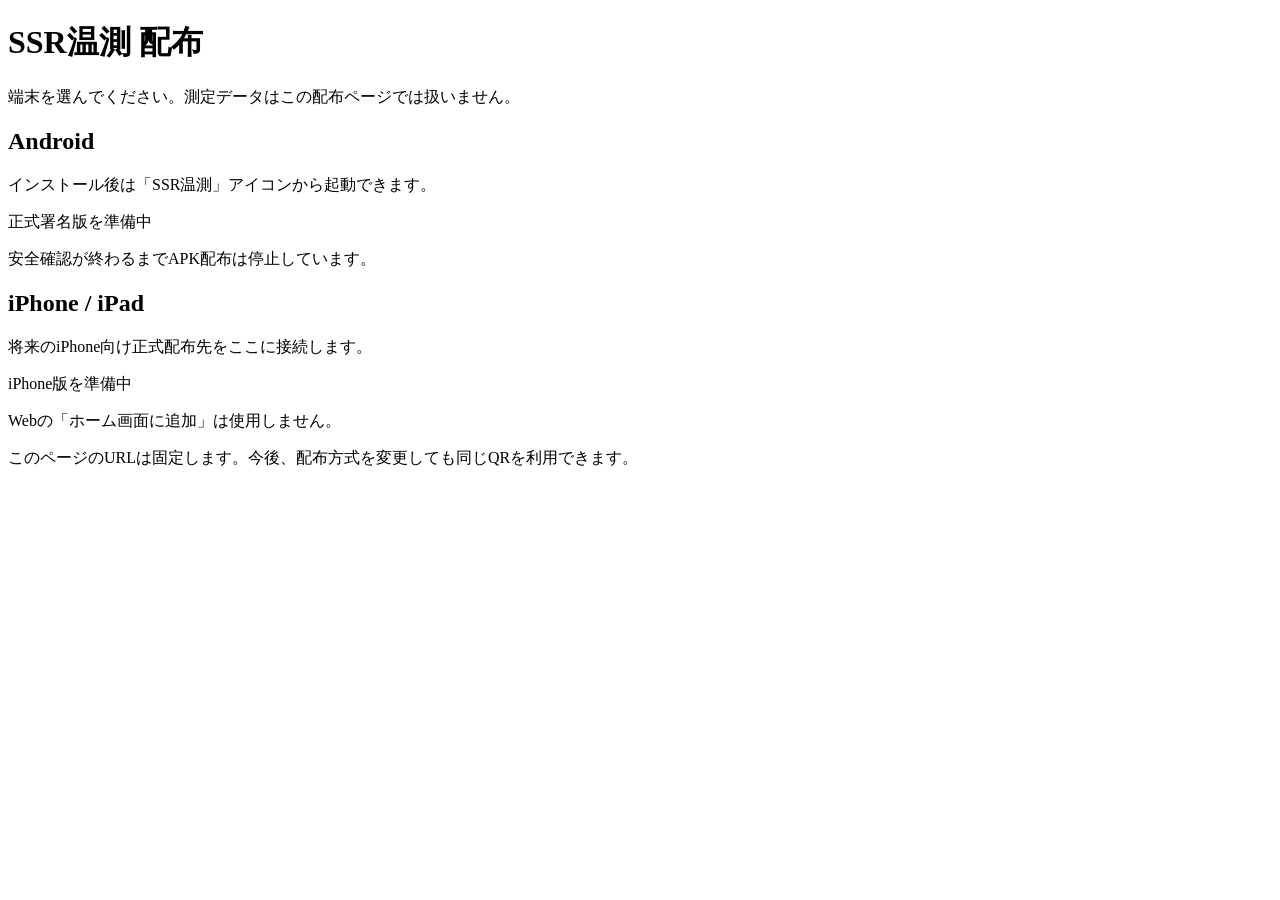
==== install.html @ b61ba60c "Add unified Android and iPhone distribution page" ====
<!doctype html>
<html lang="ja">
<head>
<meta charset="utf-8">
<meta name="viewport" content="width=device-width,initial-scale=1">
<meta name="theme-color" content="#ffffff">
<meta http-equiv="Content-Security-Policy" content="default-src 'self'; style-src 'self'; img-src 'self' data:; object-src 'none'; base-uri 'self'; frame-ancestors 'none'; upgrade-insecure-requests">
<title>SSR温測 配布</title>
<link rel="stylesheet" href="install.css">
</head>
<body>
<main>
  <h1>SSR温測 配布</h1>
  <p class="lead">端末を選んでください。測定データはこの配布ページでは扱いません。</p>

  <section class="platform-card">
    <h2>Android</h2>
    <p>インストール後は「SSR温測」アイコンから起動できます。</p>
    <div class="status hold">正式署名版を準備中</div>
    <p class="note">安全確認が終わるまでAPK配布は停止しています。</p>
  </section>

  <section class="platform-card">
    <h2>iPhone / iPad</h2>
    <p>将来のiPhone向け正式配布先をここに接続します。</p>
    <div class="status hold">iPhone版を準備中</div>
    <p class="note">Webの「ホーム画面に追加」は使用しません。</p>
  </section>

  <p class="footer">このページのURLは固定します。今後、配布方式を変更しても同じQRを利用できます。</p>
</main>
</body>
</html>
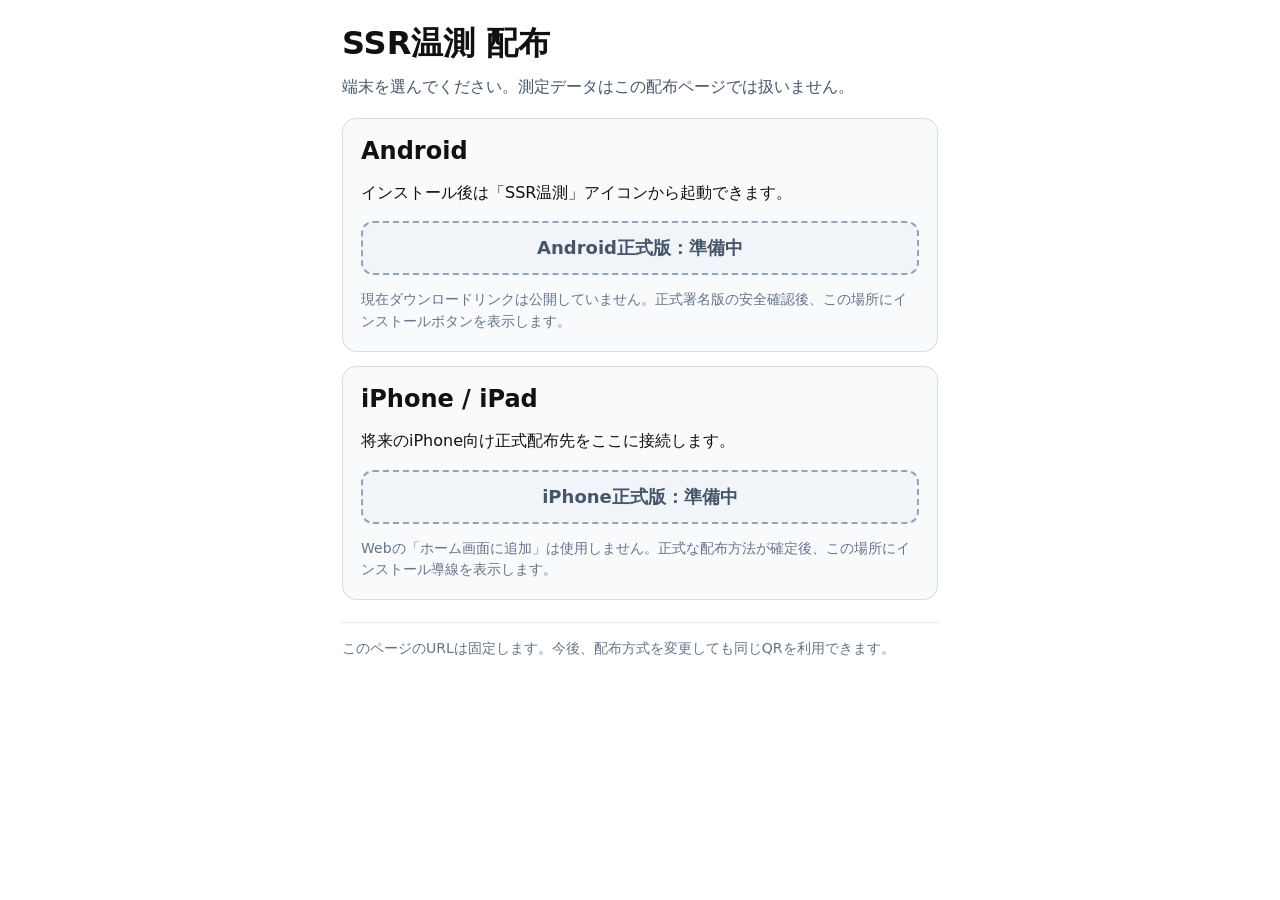
==== commit 1d85b757: "Clarify safe waiting state on unified distribution page" ====
--- a/install.html
+++ b/install.html
@@ -16,15 +16,15 @@
   <section class="platform-card">
     <h2>Android</h2>
     <p>インストール後は「SSR温測」アイコンから起動できます。</p>
-    <div class="status hold">正式署名版を準備中</div>
-    <p class="note">安全確認が終わるまでAPK配布は停止しています。</p>
+    <div class="status hold">Android正式版：準備中</div>
+    <p class="note">現在ダウンロードリンクは公開していません。正式署名版の安全確認後、この場所にインストールボタンを表示します。</p>
   </section>
 
   <section class="platform-card">
     <h2>iPhone / iPad</h2>
     <p>将来のiPhone向け正式配布先をここに接続します。</p>
-    <div class="status hold">iPhone版を準備中</div>
-    <p class="note">Webの「ホーム画面に追加」は使用しません。</p>
+    <div class="status hold">iPhone正式版：準備中</div>
+    <p class="note">Webの「ホーム画面に追加」は使用しません。正式な配布方法が確定後、この場所にインストール導線を表示します。</p>
   </section>
 
   <p class="footer">このページのURLは固定します。今後、配布方式を変更しても同じQRを利用できます。</p>
--- a/install.css
+++ b/install.css
@@ -0,0 +1,12 @@
+*{box-sizing:border-box}
+body{margin:0;background:#fff;color:#111;font-family:system-ui,-apple-system,"Segoe UI",sans-serif}
+main{max-width:640px;margin:0 auto;padding:22px}
+h1{margin:0 0 8px}
+.lead{margin:0 0 18px;color:#475569;line-height:1.6}
+.platform-card{margin:14px 0;padding:18px;border:1px solid #d6dce3;border-radius:14px;background:#f8fafc}
+.platform-card h2{margin:0 0 8px}
+.platform-card p{line-height:1.55}
+.status{display:flex;align-items:center;justify-content:center;min-height:54px;margin:14px 0;border-radius:12px;font-size:18px;font-weight:900}
+.hold{border:2px dashed #94a3b8;background:#f1f5f9;color:#475569}
+.note{margin:8px 0 0;font-size:14px;color:#64748b}
+.footer{margin-top:22px;padding-top:14px;border-top:1px solid #e2e8f0;font-size:14px;color:#64748b;line-height:1.6}
